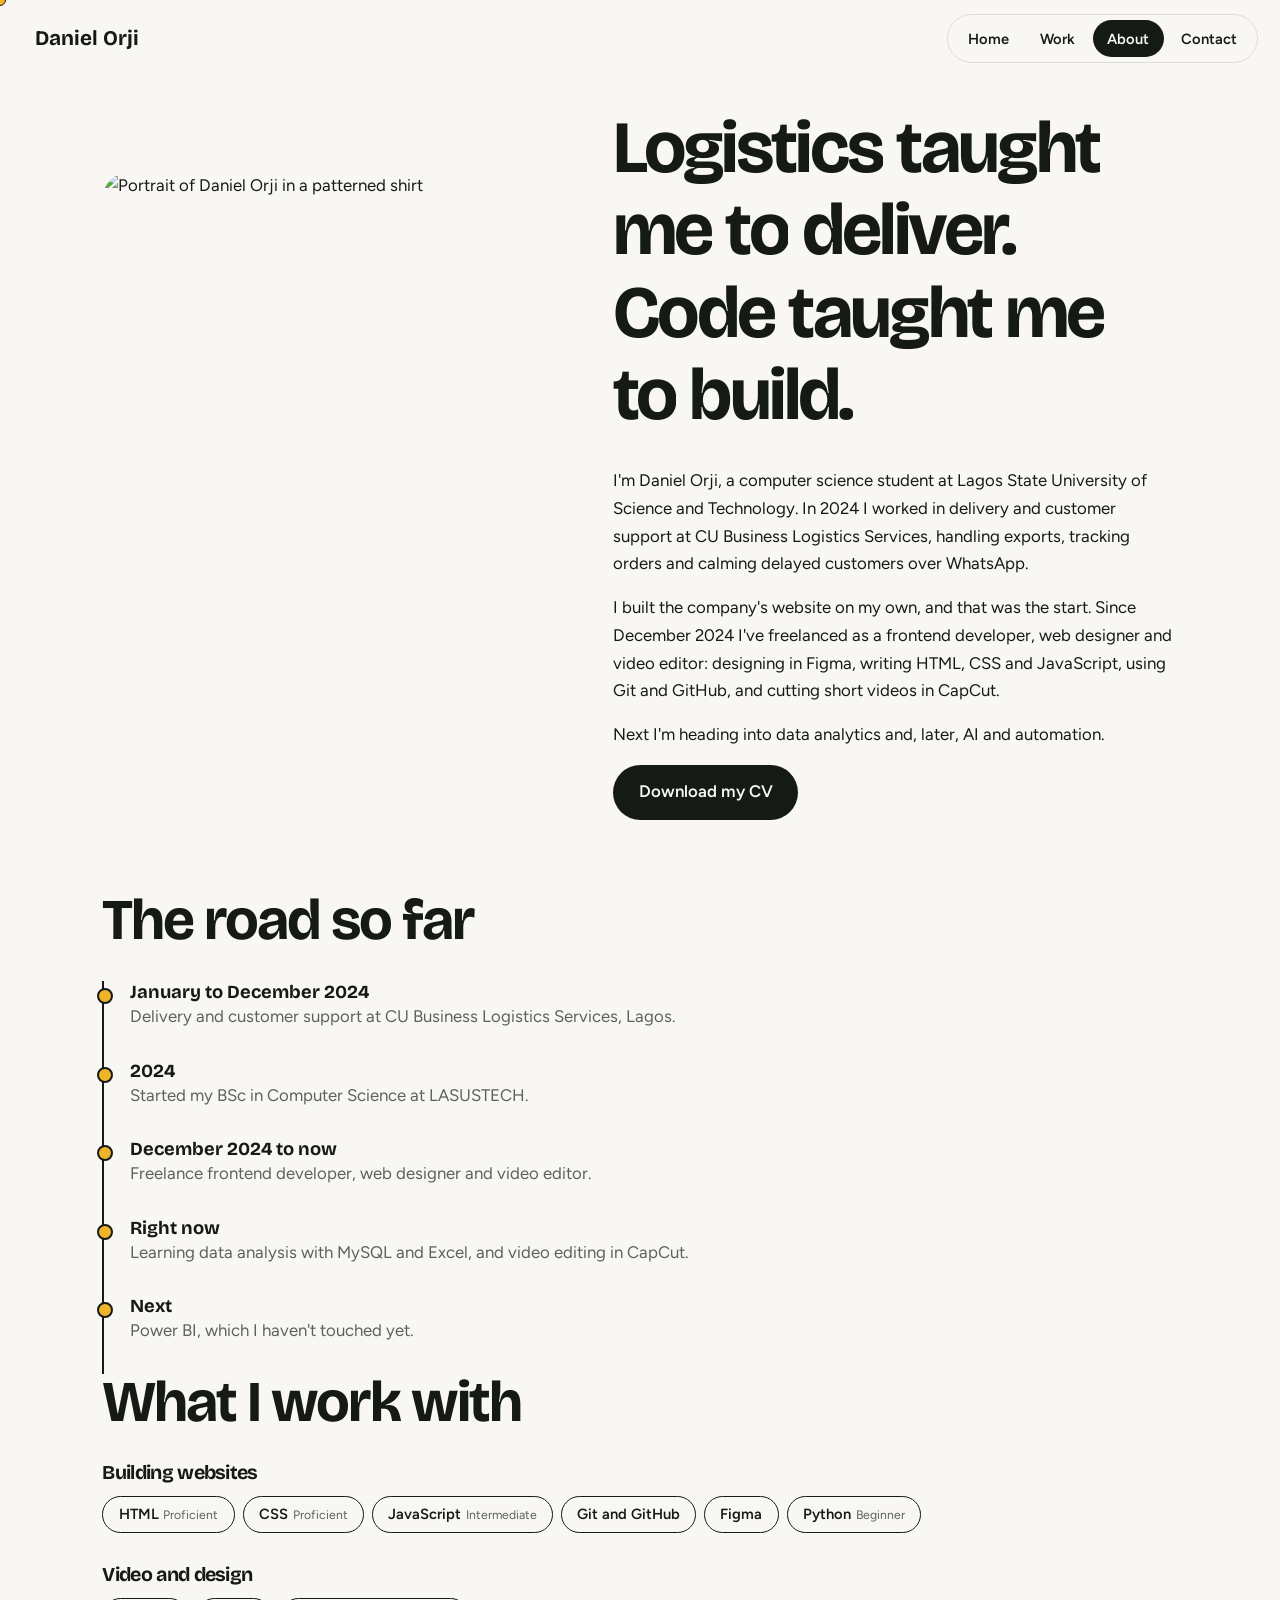
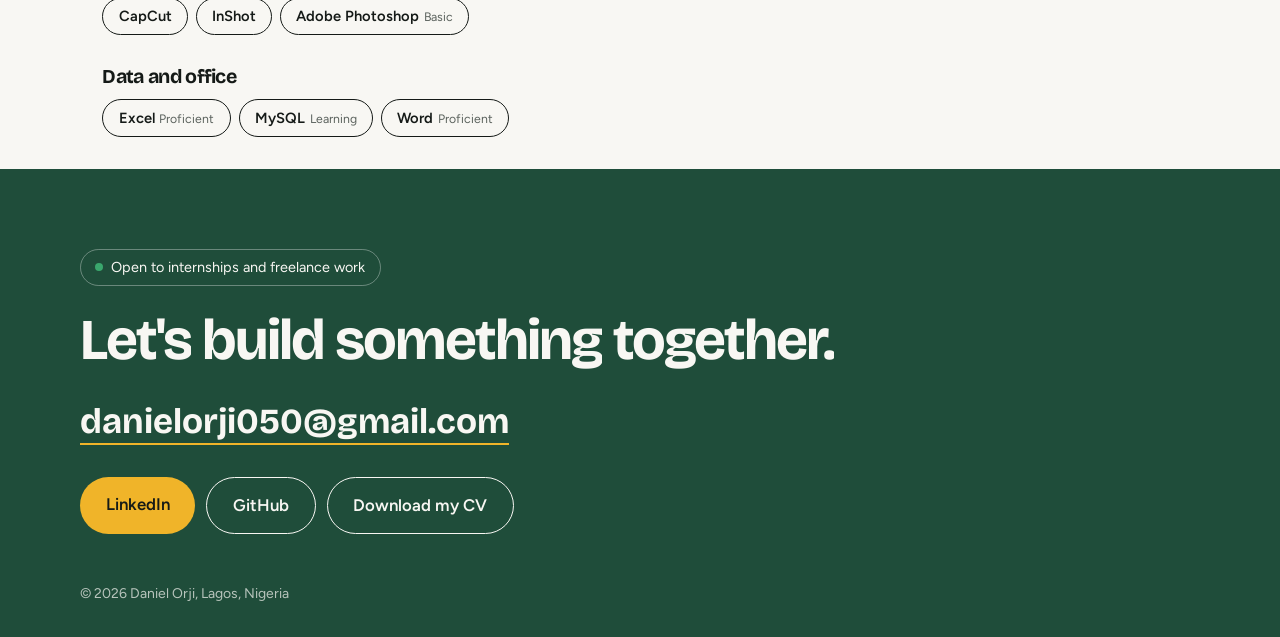
==== about.html @ 98af210e "Add files via upload" ====
<!DOCTYPE html><html lang="en"><head><meta charset="utf-8"><meta name="viewport" content="width=device-width,initial-scale=1"><title>About | Daniel Orji</title><meta name="description" content="Daniel Orji, frontend developer and computer science student in Lagos."><link rel="preconnect" href="https://fonts.googleapis.com"><link href="https://fonts.googleapis.com/css2?family=Bricolage+Grotesque:wght@700&family=Figtree:wght@400;600&display=swap" rel="stylesheet"><link rel="stylesheet" href="style.css"></head><body>
<main><section class="two" style="padding-top:7rem"><div class="ph"><img src="assets/photo-b.jpg" alt="Portrait of Daniel Orji in a patterned shirt"></div><div><h1 class="m" data-split>Logistics taught me to deliver. Code taught me to build.</h1>
<p style="margin-top:1.6rem">I'm Daniel Orji, a computer science student at Lagos State University of Science and Technology. In 2024 I worked in delivery and customer support at CU Business Logistics Services, handling exports, tracking orders and calming delayed customers over WhatsApp.</p>
<p>I built the company's website on my own, and that was the start. Since December 2024 I've freelanced as a frontend developer, web designer and video editor: designing in Figma, writing HTML, CSS and JavaScript, using Git and GitHub, and cutting short videos in CapCut.</p>
<p>Next I'm heading into data analytics and, later, AI and automation.</p>
<p><a class="btn" href="assets/Daniel_Orji_CV.pdf" download>Download my CV</a></p></div></section>
<section class="wrap"><h2>The road so far</h2><div class="tl">
<div><b>January to December 2024</b><span>Delivery and customer support at CU Business Logistics Services, Lagos.</span></div>
<div><b>2024</b><span>Started my BSc in Computer Science at LASUSTECH.</span></div>
<div><b>December 2024 to now</b><span>Freelance frontend developer, web designer and video editor.</span></div>
<div><b>Right now</b><span>Learning data analysis with MySQL and Excel, and video editing in CapCut.</span></div>
<div><b>Next</b><span>Power BI, which I haven't touched yet.</span></div></div></section>
<section class="wrap"><h2>What I work with</h2>
<h3 style="margin-top:2rem">Building websites</h3><div class="chips"><span>HTML<small>Proficient</small></span><span>CSS<small>Proficient</small></span><span>JavaScript<small>Intermediate</small></span><span>Git and GitHub</span><span>Figma</span><span>Python<small>Beginner</small></span></div>
<h3>Video and design</h3><div class="chips"><span>CapCut</span><span>InShot</span><span>Adobe Photoshop<small>Basic</small></span></div>
<h3>Data and office</h3><div class="chips"><span>Excel<small>Proficient</small></span><span>MySQL<small>Learning</small></span><span>Word<small>Proficient</small></span></div></section></main>
<script src="main.js"></script></body></html>
---- style.css ----
/* palette: paper, ink, forest green, marigold */
:root{--bg:#f8f7f3;--ink:#151a17;--g:#1f4d3a;--y:#f0b429;--line:#dedbd2;--mut:#5b625d;--d:'Bricolage Grotesque',system-ui,sans-serif;--b:'Figtree',system-ui,sans-serif}
*{box-sizing:border-box;margin:0}
html{scroll-behavior:smooth}
body{background:var(--bg);color:var(--ink);font:400 1.05rem/1.65 var(--b);overflow-x:hidden}
a{color:inherit;text-decoration:none}
img{display:block;max-width:100%}
:focus-visible{outline:3px solid var(--y);outline-offset:3px}
.wrap{max-width:1120px;margin:auto;padding:0 1.4rem}
h1,h2,h3{font-family:var(--d);font-weight:700;letter-spacing:-.035em;line-height:1}
h1{font-size:clamp(3rem,10vw,7.5rem)}h1.m{font-size:clamp(2.4rem,6vw,4.6rem)}
h2{font-size:clamp(2rem,5vw,3.6rem)}
section{padding:4.5rem 1.4rem}
p+p{margin-top:1rem}
/* nav: floating pill like the inspiration sites */
nav{position:fixed;top:0;left:0;right:0;z-index:50;display:flex;justify-content:space-between;align-items:center;padding:.9rem 1.4rem}
.logo{font:700 1.3rem var(--d);background:var(--bg);padding:.3rem .8rem;border-radius:99px}
.logo span{display:none}
@media(min-width:600px){.logo span{display:inline}}
.links{display:flex;gap:.2rem;padding:.3rem;border:1px solid var(--line);border-radius:99px;background:var(--bg)}
.links a{padding:.4rem .9rem;border-radius:99px;font-size:.92rem;font-weight:600;transition:background .3s,color .3s}
.links a:hover{background:var(--y)}.links a.on{background:var(--ink);color:var(--bg)}
.pb{position:fixed;top:0;left:0;height:3px;background:var(--y);z-index:60}
.cur{position:fixed;width:12px;height:12px;border-radius:50%;background:var(--y);border:1.5px solid var(--ink);transform:translate(-50%,-50%);pointer-events:none;z-index:99;transition:width .25s,height .25s,opacity .25s}
.cur.h{width:56px;height:56px;opacity:.45}
@media(hover:none){.cur{display:none}}
/* page curtain */
.cv{position:fixed;inset:0;background:var(--g);z-index:100;pointer-events:none;transition:transform .7s cubic-bezier(.7,0,.2,1)}
.cv.out{transform:translateY(-100%)}
/* word-by-word headline reveal */
.w{display:inline-block;overflow:hidden;vertical-align:top;padding-bottom:.12em}
.w>span{display:inline-block;transform:translateY(110%);transition:transform .9s cubic-bezier(.2,.8,.2,1);transition-delay:calc(var(--i)*80ms + .5s)}
.in .w>span{transform:none}
.hero{min-height:100svh;display:flex;flex-direction:column;justify-content:center;align-items:flex-start;padding-top:6rem}
.tag{display:inline-flex;align-items:center;gap:.5rem;border:1px solid var(--line);padding:.35rem .9rem;border-radius:99px;font-size:.9rem;margin-bottom:1.6rem}
.tag i{width:8px;height:8px;border-radius:50%;background:#3aa76d;animation:p 2s infinite}
@keyframes p{50%{opacity:.3;transform:scale(1.7)}}
.sub{max-width:36rem;color:var(--mut);font-size:1.15rem;margin:1.6rem 0 2rem}
.rot{color:var(--ink);font-weight:600;box-shadow:inset 0 -.4em var(--y);transition:opacity .35s}
.btns{display:flex;flex-wrap:wrap;gap:.7rem}
.btn{display:inline-block;padding:.85rem 1.6rem;border-radius:99px;background:var(--ink);color:var(--bg);font-weight:600;transition:background .3s,color .3s,transform .2s}
.btn:hover{background:var(--y);color:var(--ink)}
.btn.o{background:none;color:inherit;border:1.5px solid currentColor}
.st{display:grid;grid-template-columns:repeat(3,1fr);max-width:1120px;margin:auto;border-top:1px solid var(--line);padding-block:2rem}
.st b{font:700 clamp(2.2rem,7vw,4.5rem)/1 var(--d)}
.st span{display:block;color:var(--mut);font-size:.9rem;margin-top:.4rem}
.two{display:grid;gap:2.5rem;align-items:center;max-width:1120px;margin:auto}
@media(min-width:800px){.two{grid-template-columns:1fr 1.2fr}}
.ph{border-radius:28px 28px 120px 28px;overflow:hidden;transition:transform .2s}
.ph img{width:100%;aspect-ratio:4/5;object-fit:cover}
/* work page: pinned horizontal track on desktop, plain stack on mobile */
.track{display:flex;flex-direction:column;gap:3rem;padding:6rem 1.4rem 3rem}
.pj{flex:none}
.shot{position:relative;aspect-ratio:16/10;border-radius:16px;overflow:hidden;border:1px solid var(--ink);background:#fff;box-shadow:12px 12px 0 var(--g)}
.bar{height:30px;background:var(--bg);border-bottom:1px solid var(--ink);display:flex;gap:6px;align-items:center;padding:0 12px}
.bar i{width:9px;height:9px;border-radius:50%;background:var(--ink)}.bar i:first-child{background:var(--y)}
.view{position:absolute;inset:30px 0 0;overflow:hidden}
.view iframe{width:1280px;height:800px;border:0;transform-origin:0 0;pointer-events:none}
.ov{position:absolute;inset:0;z-index:2}
.pj h3{font-size:1.8rem;margin:1.6rem 0 .5rem}.pj p{color:var(--mut);max-width:34rem}
.intro{display:flex;flex-direction:column;justify-content:center}
@media(min-width:900px){
.stick{position:sticky;top:0;height:100svh;overflow:hidden;display:flex;align-items:center}
.track{flex-direction:row;width:max-content;gap:5rem;padding:0 8vw;align-items:center;will-change:transform}
.pj{flex:0 0 min(70vw,860px,calc((100svh - 16rem)*1.6))}.intro{flex-basis:min(45vw,520px)}}
/* about page */
.tl{border-left:2px solid var(--ink);padding-left:1.6rem;margin-top:2rem}
.tl div{position:relative;padding-bottom:1.8rem}
.tl div:before{content:"";position:absolute;left:calc(-1.6rem - 7px);top:.45rem;width:12px;height:12px;border-radius:50%;background:var(--y);border:2px solid var(--ink)}
.tl b{display:block;font:700 1.15rem var(--d)}.tl span{color:var(--mut)}
.chips{display:flex;flex-wrap:wrap;gap:.5rem;margin:.8rem 0 2rem}
.chips span{border:1.5px solid var(--ink);padding:.35rem .95rem;border-radius:99px;font-size:.92rem;font-weight:600;transition:background .3s,transform .3s}
.chips span:hover{background:var(--y);transform:translateY(-4px)}
.chips small{color:var(--mut);font-weight:400;margin-left:.3rem}
/* footer doubles as the contact section */
footer{background:var(--g);color:var(--bg);padding:5rem 1.4rem 2rem}
footer .wrap{padding:0}
footer .tag{border-color:#fff5}
footer .btn{background:var(--y);color:var(--ink)}footer .btn:hover{background:var(--bg)}footer .btn.o{background:none;color:var(--bg)}
.mail{display:block;font:700 clamp(1.2rem,4vw,2.2rem) var(--d);margin:1.5rem 0 2rem;border-bottom:2px solid var(--y);width:fit-content}
footer small{display:block;margin-top:3rem;opacity:.7}
@media(prefers-reduced-motion:reduce){*{animation:none!important;transition:none!important}}
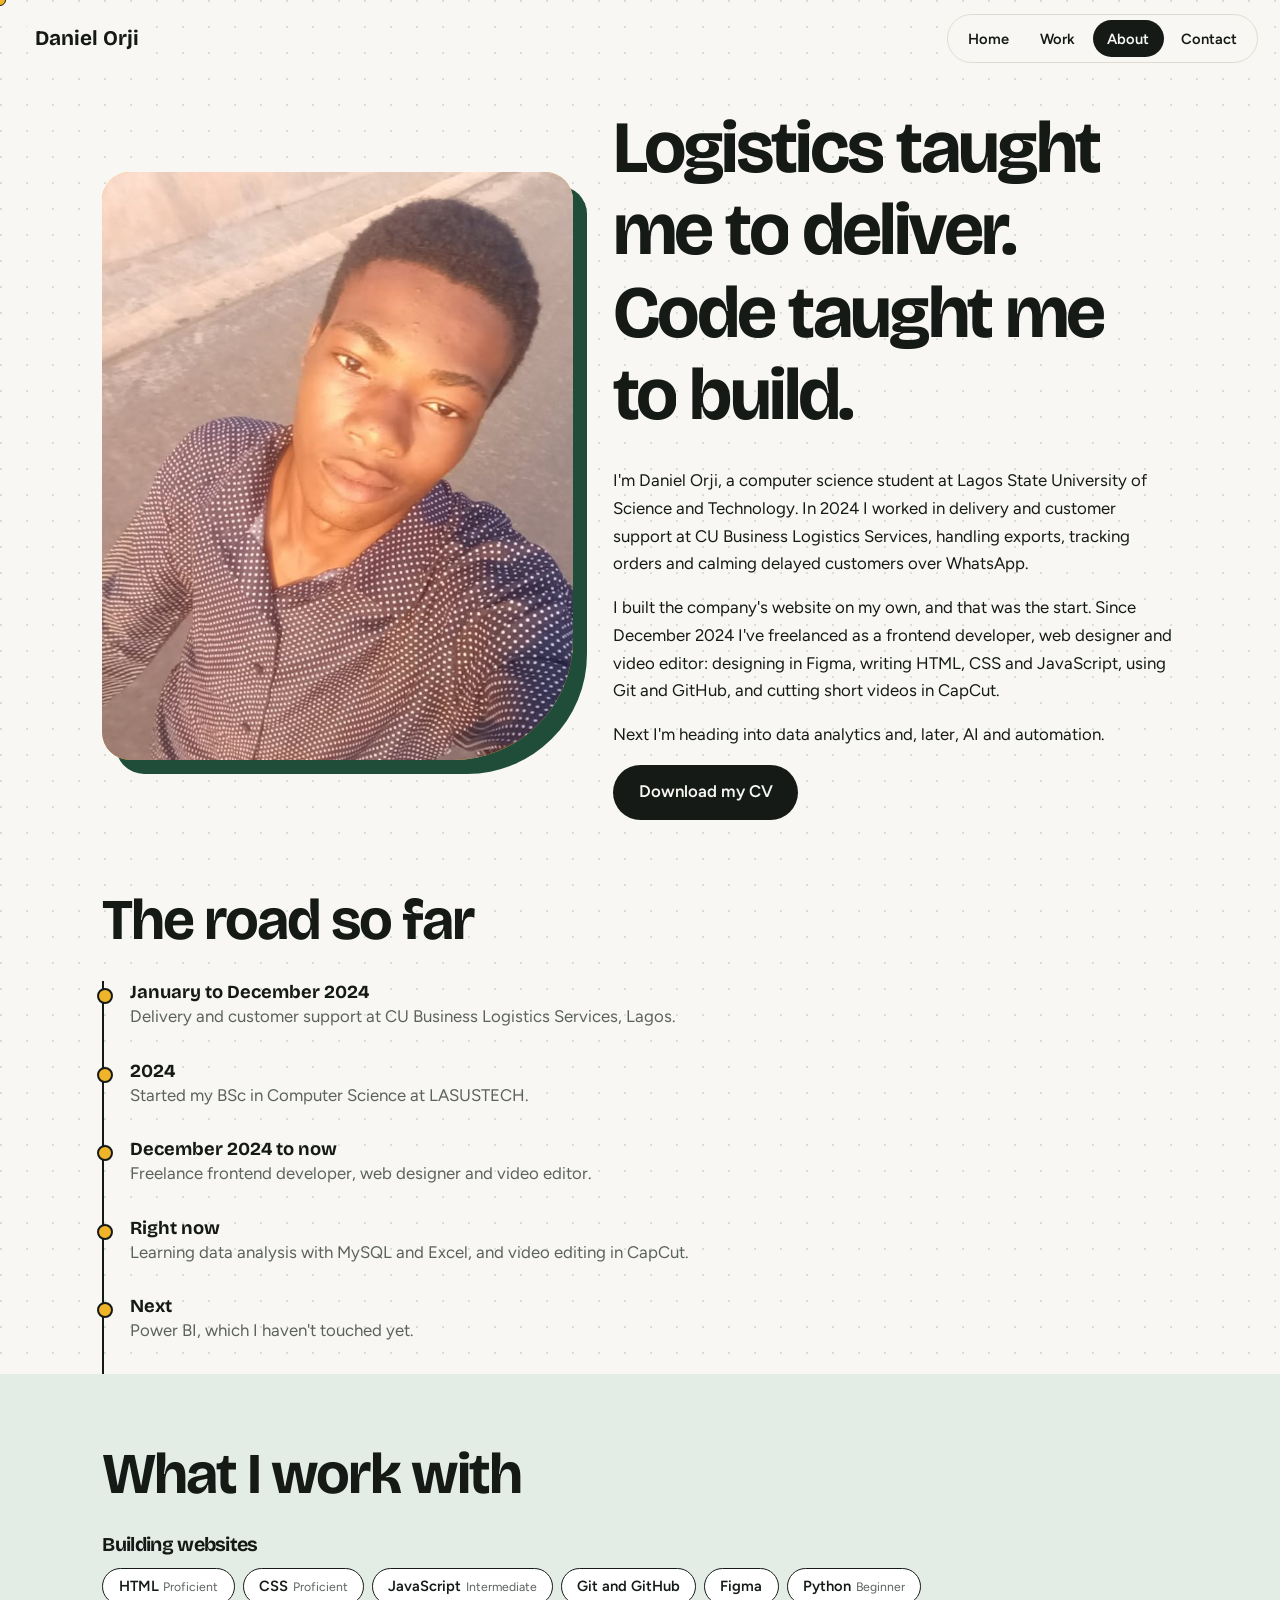
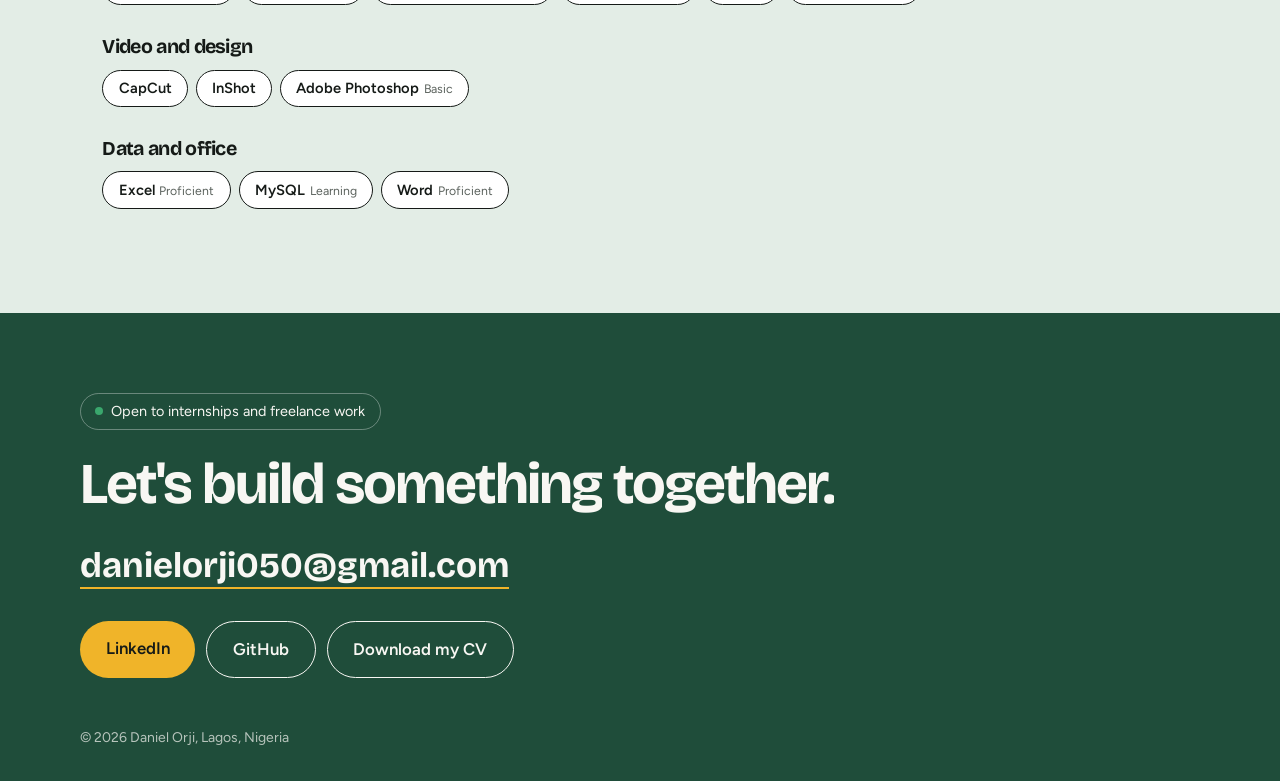
==== commit f3fa8ab1: "Add files via upload" ====
--- a/about.html
+++ b/about.html
@@ -10,7 +10,7 @@
 <div><b>December 2024 to now</b><span>Freelance frontend developer, web designer and video editor.</span></div>
 <div><b>Right now</b><span>Learning data analysis with MySQL and Excel, and video editing in CapCut.</span></div>
 <div><b>Next</b><span>Power BI, which I haven't touched yet.</span></div></div></section>
-<section class="wrap"><h2>What I work with</h2>
+<section class="wrap tint"><h2>What I work with</h2>
 <h3 style="margin-top:2rem">Building websites</h3><div class="chips"><span>HTML<small>Proficient</small></span><span>CSS<small>Proficient</small></span><span>JavaScript<small>Intermediate</small></span><span>Git and GitHub</span><span>Figma</span><span>Python<small>Beginner</small></span></div>
 <h3>Video and design</h3><div class="chips"><span>CapCut</span><span>InShot</span><span>Adobe Photoshop<small>Basic</small></span></div>
 <h3>Data and office</h3><div class="chips"><span>Excel<small>Proficient</small></span><span>MySQL<small>Learning</small></span><span>Word<small>Proficient</small></span></div></section></main>
--- a/style.css
+++ b/style.css
@@ -80,3 +80,16 @@
 .mail{display:block;font:700 clamp(1.2rem,4vw,2.2rem) var(--d);margin:1.5rem 0 2rem;border-bottom:2px solid var(--y);width:fit-content}
 footer small{display:block;margin-top:3rem;opacity:.7}
 @media(prefers-reduced-motion:reduce){*{animation:none!important;transition:none!important}}
+/* ---- v2: colour and depth ---- */
+body{background-color:var(--bg);background-image:radial-gradient(circle at 1px 1px,#1f4d3a26 1px,transparent 0);background-size:26px 26px} /* faint dot grid over the paper colour */
+.hero{position:relative;isolation:isolate} /* isolate keeps the blobs behind the text but above the page */
+.hero:before,.hero:after{content:"";position:absolute;z-index:-1;border-radius:50%;filter:blur(60px);animation:fl 10s ease-in-out infinite alternate} /* two soft glowing blobs that drift */
+.hero:before{width:min(60vw,480px);aspect-ratio:1;background:var(--y);opacity:.5;top:10%;right:-12%}
+.hero:after{width:min(50vw,400px);aspect-ratio:1;background:#3aa76d;opacity:.3;bottom:6%;left:-15%;animation-delay:-5s}
+@keyframes fl{to{transform:translate(-6vw,5vh) scale(1.2)}}
+.st{background:var(--y);max-width:none;border:0;padding-inline:max(1.4rem,calc((100% - 1120px)/2 + 1.4rem))} /* stats become a full-width marigold band */
+.st span{color:var(--ink);opacity:.75}
+.ph{background:var(--y);box-shadow:14px 14px 0 var(--g)} /* marigold behind the photo, green offset shadow */
+.pin{background:linear-gradient(120deg,#fff0c4,var(--bg) 45%,#d9eadf)} /* work page gets a warm-to-green wash */
+.tint{background:#e3ede6;max-width:none;padding:4.5rem max(1.4rem,calc((100% - 1120px)/2 + 1.4rem))} /* full-width green-tinted band for skills */
+.chips span{background:#fff}.chips span:hover{background:var(--y)}
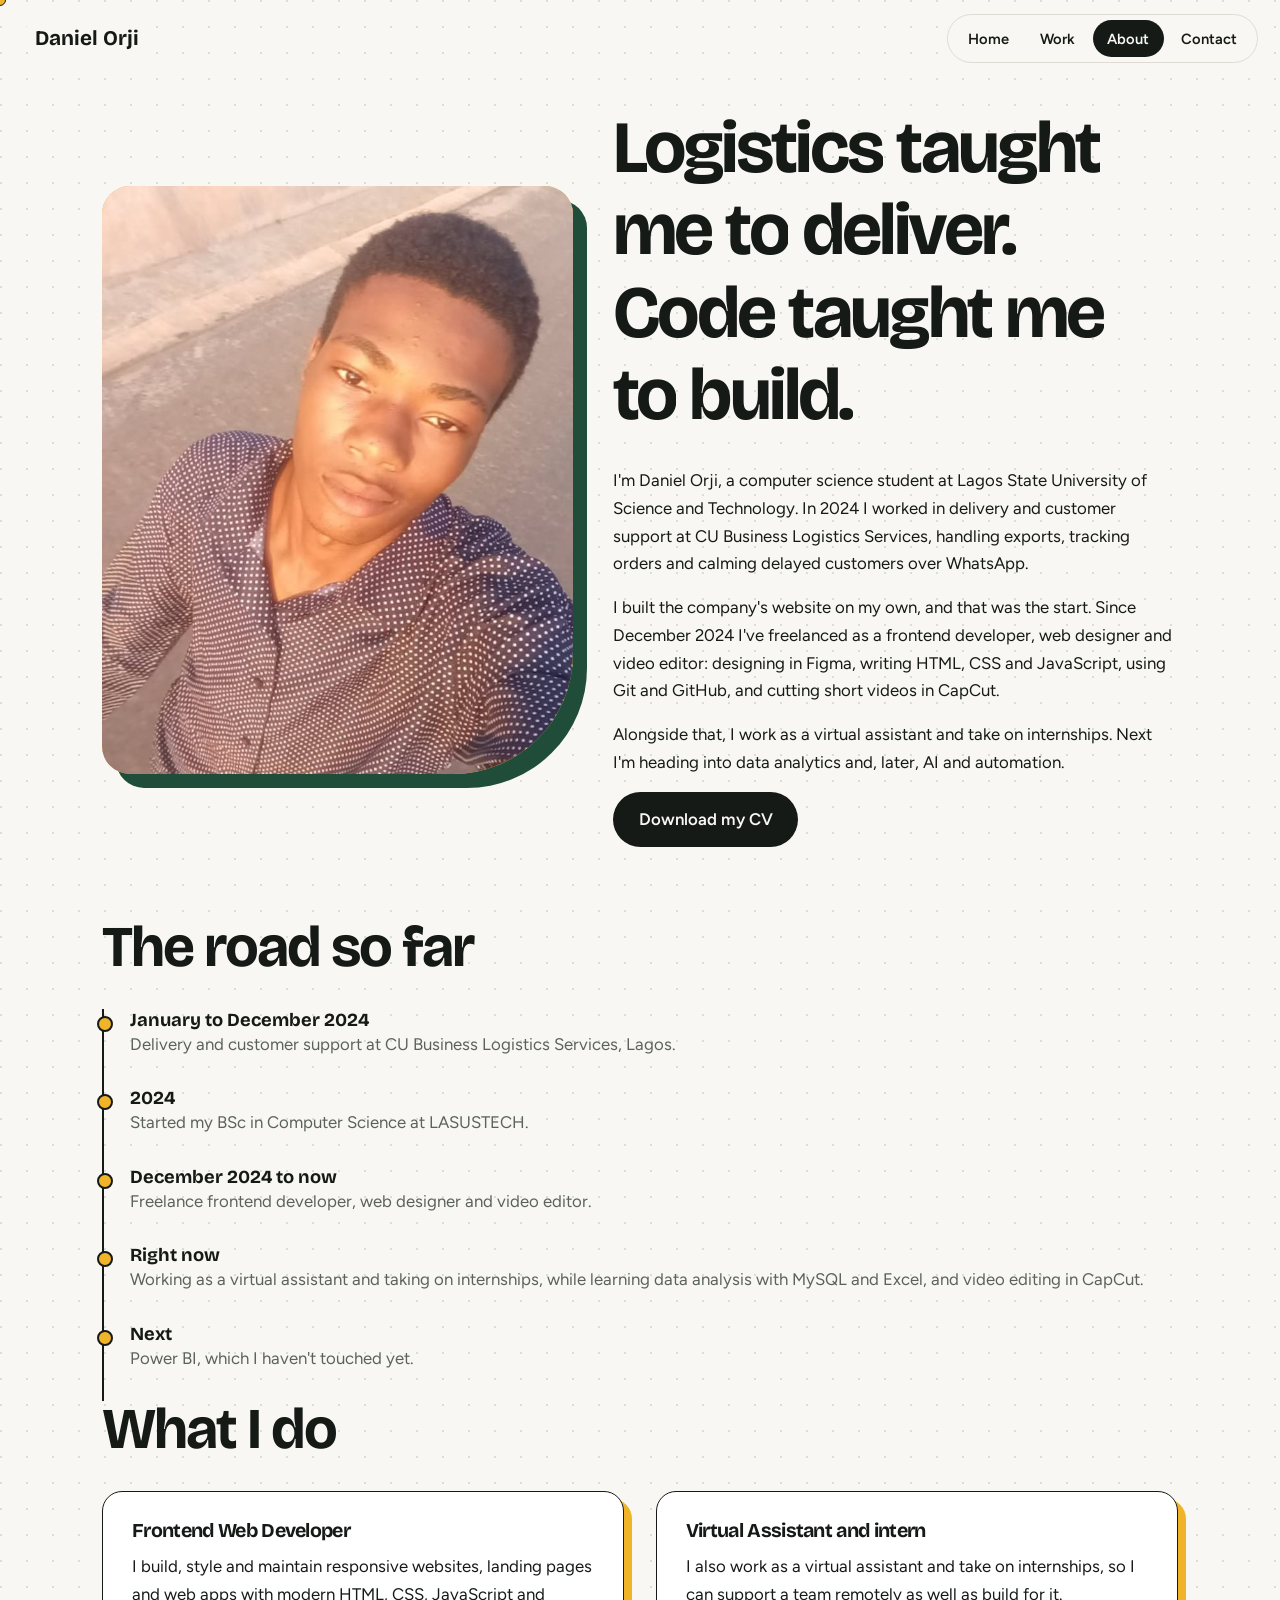
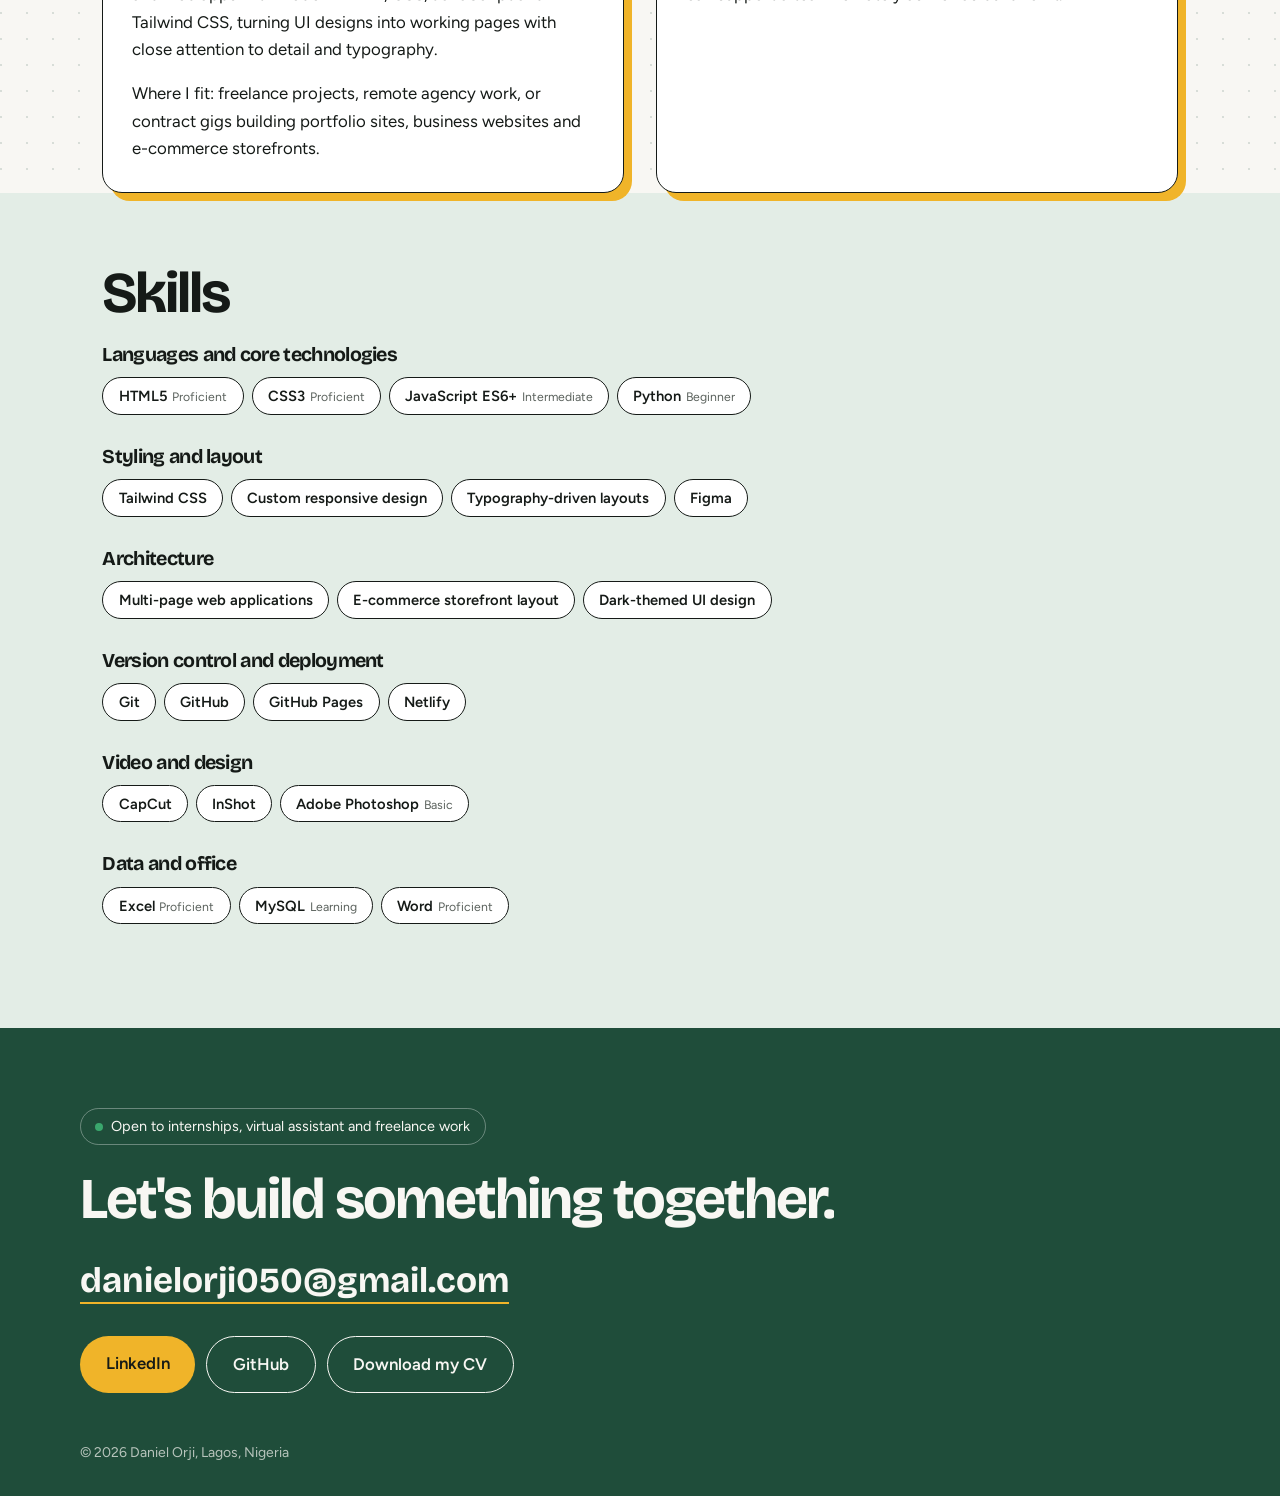
==== commit 96f70467: "Add files via upload" ====
--- a/about.html
+++ b/about.html
@@ -2,16 +2,14 @@
 <main><section class="two" style="padding-top:7rem"><div class="ph"><img src="assets/photo-b.jpg" alt="Portrait of Daniel Orji in a patterned shirt"></div><div><h1 class="m" data-split>Logistics taught me to deliver. Code taught me to build.</h1>
 <p style="margin-top:1.6rem">I'm Daniel Orji, a computer science student at Lagos State University of Science and Technology. In 2024 I worked in delivery and customer support at CU Business Logistics Services, handling exports, tracking orders and calming delayed customers over WhatsApp.</p>
 <p>I built the company's website on my own, and that was the start. Since December 2024 I've freelanced as a frontend developer, web designer and video editor: designing in Figma, writing HTML, CSS and JavaScript, using Git and GitHub, and cutting short videos in CapCut.</p>
-<p>Next I'm heading into data analytics and, later, AI and automation.</p>
+<p>Alongside that, I work as a virtual assistant and take on internships. Next I'm heading into data analytics and, later, AI and automation.</p>
 <p><a class="btn" href="assets/Daniel_Orji_CV.pdf" download>Download my CV</a></p></div></section>
 <section class="wrap"><h2>The road so far</h2><div class="tl">
 <div><b>January to December 2024</b><span>Delivery and customer support at CU Business Logistics Services, Lagos.</span></div>
 <div><b>2024</b><span>Started my BSc in Computer Science at LASUSTECH.</span></div>
 <div><b>December 2024 to now</b><span>Freelance frontend developer, web designer and video editor.</span></div>
-<div><b>Right now</b><span>Learning data analysis with MySQL and Excel, and video editing in CapCut.</span></div>
+<div><b>Right now</b><span>Working as a virtual assistant and taking on internships, while learning data analysis with MySQL and Excel, and video editing in CapCut.</span></div>
 <div><b>Next</b><span>Power BI, which I haven't touched yet.</span></div></div></section>
-<section class="wrap tint"><h2>What I work with</h2>
-<h3 style="margin-top:2rem">Building websites</h3><div class="chips"><span>HTML<small>Proficient</small></span><span>CSS<small>Proficient</small></span><span>JavaScript<small>Intermediate</small></span><span>Git and GitHub</span><span>Figma</span><span>Python<small>Beginner</small></span></div>
-<h3>Video and design</h3><div class="chips"><span>CapCut</span><span>InShot</span><span>Adobe Photoshop<small>Basic</small></span></div>
-<h3>Data and office</h3><div class="chips"><span>Excel<small>Proficient</small></span><span>MySQL<small>Learning</small></span><span>Word<small>Proficient</small></span></div></section></main>
+<section class="wrap"><h2>What I do</h2><div class="roles"><div><h3>Frontend Web Developer</h3><p>I build, style and maintain responsive websites, landing pages and web apps with modern HTML, CSS, JavaScript and Tailwind CSS, turning UI designs into working pages with close attention to detail and typography.</p><p>Where I fit: freelance projects, remote agency work, or contract gigs building portfolio sites, business websites and e-commerce storefronts.</p></div><div><h3>Virtual Assistant and intern</h3><p>I also work as a virtual assistant and take on internships, so I can support a team remotely as well as build for it.</p></div></div></section>
+<section class="wrap tint"><h2>Skills</h2><h3>Languages and core technologies</h3><div class="chips"><span>HTML5<small>Proficient</small></span><span>CSS3<small>Proficient</small></span><span>JavaScript ES6+<small>Intermediate</small></span><span>Python<small>Beginner</small></span></div><h3>Styling and layout</h3><div class="chips"><span>Tailwind CSS</span><span>Custom responsive design</span><span>Typography-driven layouts</span><span>Figma</span></div><h3>Architecture</h3><div class="chips"><span>Multi-page web applications</span><span>E-commerce storefront layout</span><span>Dark-themed UI design</span></div><h3>Version control and deployment</h3><div class="chips"><span>Git</span><span>GitHub</span><span>GitHub Pages</span><span>Netlify</span></div><h3>Video and design</h3><div class="chips"><span>CapCut</span><span>InShot</span><span>Adobe Photoshop<small>Basic</small></span></div><h3>Data and office</h3><div class="chips"><span>Excel<small>Proficient</small></span><span>MySQL<small>Learning</small></span><span>Word<small>Proficient</small></span></div></section></main>
 <script src="main.js"></script></body></html>
--- a/style.css
+++ b/style.css
@@ -93,3 +93,14 @@
 .pin{background:linear-gradient(120deg,#fff0c4,var(--bg) 45%,#d9eadf)} /* work page gets a warm-to-green wash */
 .tint{background:#e3ede6;max-width:none;padding:4.5rem max(1.4rem,calc((100% - 1120px)/2 + 1.4rem))} /* full-width green-tinted band for skills */
 .chips span{background:#fff}.chips span:hover{background:var(--y)}
+/* ---- v3: roles cards and music button ---- */
+.roles{display:grid;gap:2rem;margin-top:2rem}
+@media(min-width:800px){.roles{grid-template-columns:1fr 1fr}}
+.roles>div{border:1.5px solid var(--ink);border-radius:20px;padding:1.8rem;background:#fff;box-shadow:8px 8px 0 var(--y)} /* white cards with a marigold offset shadow */
+.roles h3{margin-bottom:.8rem}.tint h3{margin-top:1.4rem}
+.mu{position:fixed;left:1.2rem;bottom:1.2rem;z-index:70;width:52px;height:52px;border-radius:50%;border:1.5px solid var(--ink);background:var(--y);display:flex;gap:4px;align-items:center;justify-content:center;cursor:pointer;transition:transform .3s}
+.mu:hover{transform:scale(1.1)}
+.mu span{width:4px;height:6px;background:var(--ink);border-radius:2px}
+.mu.on span{animation:eq .7s ease-in-out infinite alternate} /* bars bounce while music plays */
+.mu.on span:nth-child(2){animation-delay:-.3s}.mu.on span:nth-child(3){animation-delay:-.55s}
+@keyframes eq{to{height:22px}}
